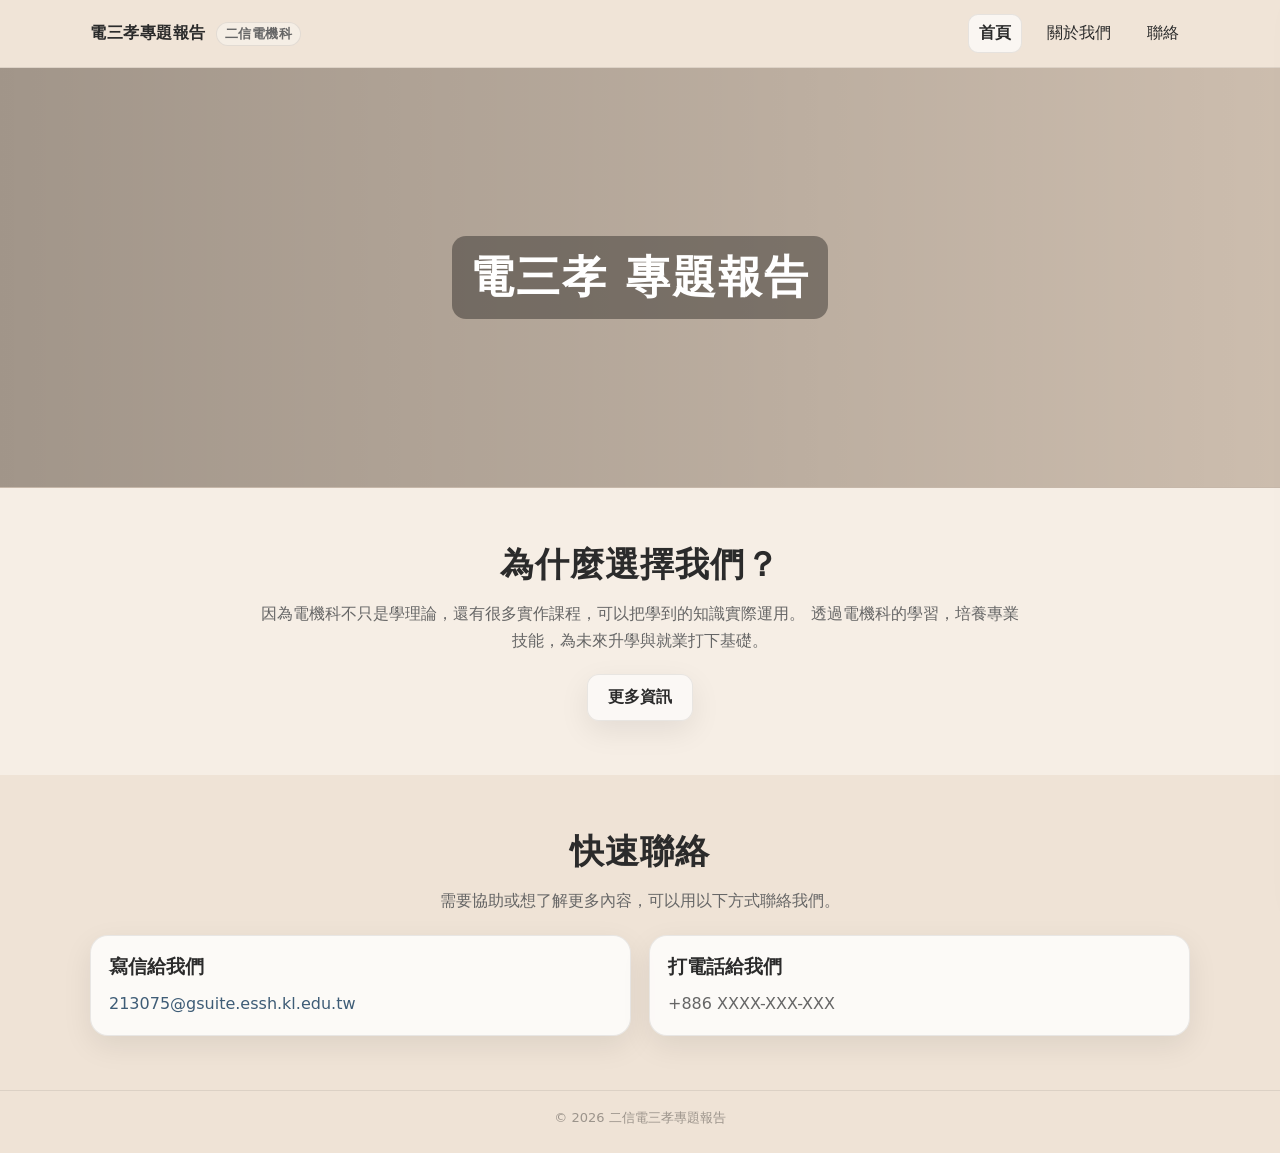
==== index.html @ 85d85d38 "Add files via upload" ====
<!doctype html>
<html lang="zh-Hant">
<head>
  <meta charset="utf-8"/>
  <meta name="viewport" content="width=device-width, initial-scale=1"/>
  <title>電三孝專題報告｜首頁</title>
  <link rel="stylesheet" href="assets/css/style.css"/>
</head>
<body>

<header>
  <div class="container navbar">
    <div class="brand">
      <span>電三孝專題報告</span>
      <small>二信電機科</small>
    </div>

    <nav class="navlinks" data-nav>
      <a href="index.html">首頁</a>
      <a href="about.html">關於我們</a>
      <a href="contact.html">聯絡</a>
    </nav>

    <button class="burger" data-burger>☰ 選單</button>
  </div>
</header>

<div class="drawer-backdrop" data-backdrop></div>
<aside class="drawer" data-drawer>
  <div class="drawer-top">
    <button class="drawer-close" data-close>✕ 選單</button>
  </div>
  <nav data-nav>
    <a href="index.html">首頁</a>
    <a href="about.html">關於我們</a>
    <a href="contact.html">聯絡</a>
  </nav>
</aside>

<!-- 首頁(上半部) -->
<section class="hero">
  <div class="hero-content">
    <div class="hero-title">電三孝 專題報告</div>
  </div>
</section>

<!-- 首頁(下半部) -->
<section class="section">
  <div class="container">
    <h2>為什麼選擇我們？</h2>
    <p class="lead">
      因為電機科不只是學理論，還有很多實作課程，可以把學到的知識實際運用。
      透過電機科的學習，培養專業技能，為未來升學與就業打下基礎。
    </p>
    <div class="center">
      <a class="btn" href="about.html">更多資訊</a>
    </div>
  </div>
</section>

<!-- 快速聯絡 -->
<section class="section alt">
  <div class="container">
    <h2>快速聯絡</h2>
    <p class="lead">需要協助或想了解更多內容，可以用以下方式聯絡我們。</p>

    <div class="grid">
      <div class="card">
        <h3>寫信給我們</h3>
        <p>
          <a href="mailto:213075@gsuite.essh.kl.edu.tw">213075@gsuite.essh.kl.edu.tw</a>
        </p>
      </div>
      <div class="card">
        <h3>打電話給我們</h3>
        <p>+886 XXXX-XXX-XXX</p>
      </div>
    </div>
  </div>
</section>

<footer>© 2026 二信電三孝專題報告</footer>
<script src="assets/js/main.js"></script>
</body>
</html>
---- assets/css/style.css ----
:root{
  --bg: #efe3d6;        /* 米色底 */
  --bg2:#f6eee5;        /* 更淡的米色 */
  --text:#2b2b2b;       /* 深灰字 */
  --muted:#666;
  --accent:#3e5c76;     /* 重點色(偏藍灰) */
  --card:#ffffffcc;
  --shadow: 0 10px 30px rgba(0,0,0,.08);
  --border: rgba(0,0,0,.08);
}

*{ box-sizing:border-box; }
html,body{ margin:0; padding:0; font-family: system-ui, -apple-system, "Noto Sans TC", Arial; color:var(--text); background:var(--bg2); }

a{ color: var(--accent); text-decoration: none; }
a:hover{ text-decoration: underline; }

.container{ width:min(1100px, 92vw); margin:0 auto; }

header{
  position: sticky;
  top:0;
  z-index: 50;
  background: rgba(239,227,214,.92);
  backdrop-filter: blur(10px);
  border-bottom: 1px solid var(--border);
}

.navbar{
  display:flex;
  align-items:center;
  justify-content:space-between;
  gap:16px;
  padding: 14px 0;
}

.brand{
  display:flex;
  align-items:center;
  gap:10px;
  font-weight:800;
  letter-spacing:.5px;
}
.brand small{
  display:inline-block;
  padding:2px 8px;
  border: 1px solid var(--border);
  border-radius: 999px;
  font-weight:600;
  color:var(--muted);
  background: rgba(255,255,255,.35);
}

.navlinks{
  display:flex;
  align-items:center;
  gap:14px;
}

.navlinks a{
  padding:8px 10px;
  border-radius: 10px;
  color: var(--text);
  border: 1px solid transparent;
}
.navlinks a:hover{
  background: rgba(255,255,255,.45);
  border-color: var(--border);
}
.navlinks a.active{
  background: rgba(255,255,255,.65);
  border-color: var(--border);
  font-weight:700;
}

/* 漢堡按鈕 */
.burger{
  display:none;
  border:1px solid var(--border);
  background: rgba(255,255,255,.45);
  border-radius: 10px;
  padding:8px 10px;
  cursor:pointer;
}

/* 手機側邊選單（像你截圖那種） */
.drawer-backdrop{
  position: fixed;
  inset:0;
  background: rgba(0,0,0,.35);
  display:none;
  z-index: 90;
}
.drawer{
  position: fixed;
  top:0; right:-320px;
  width: 300px;
  height: 100vh;
  background: rgba(239,227,214,.98);
  border-left: 1px solid var(--border);
  box-shadow: var(--shadow);
  transition: right .25s ease;
  z-index: 100;
  padding: 14px;
}
.drawer.open{ right:0; }
.drawer-backdrop.show{ display:block; }

.drawer-top{
  display:flex;
  justify-content:flex-end;
}
.drawer-close{
  border:1px solid var(--border);
  background: rgba(255,255,255,.55);
  border-radius: 10px;
  padding: 8px 10px;
  cursor:pointer;
}
.drawer a{
  display:block;
  padding: 12px 10px;
  border-radius: 12px;
  color: var(--text);
  margin-top: 6px;
  border: 1px solid transparent;
}
.drawer a:hover{
  background: rgba(255,255,255,.55);
  border-color: var(--border);
}

/* Hero 橫幅（首頁大圖） */
.hero{
  position: relative;
  height: 420px;
  background: url("../img/hero.jpg") center/cover no-repeat;
  background-color: #d7c7b7; /* 沒圖也不會醜 */
  border-bottom: 1px solid var(--border);
}
.hero::after{
  content:"";
  position:absolute;
  inset:0;
  background: linear-gradient(90deg, rgba(0,0,0,.25), rgba(0,0,0,.05));
}
.hero-content{
  position:absolute;
  inset:0;
  display:flex;
  align-items:center;
  justify-content:center;
  text-align:center;
  padding: 20px;
  z-index: 2;
}
.hero-title{
  display:inline-block;
  padding: 12px 18px;
  border-radius: 14px;
  background: rgba(0,0,0,.35);
  color: #fff;
  font-size: clamp(28px, 4vw, 44px);
  font-weight: 900;
  letter-spacing: 2px;
}

/* 區塊 */
.section{
  padding: 54px 0;
  background: var(--bg2);
}
.section.alt{
  background: var(--bg);
}
.section h2{
  margin:0 0 12px;
  text-align:center;
  font-size: 34px;
  letter-spacing: 1px;
}
.section p.lead{
  margin:0 auto 20px;
  text-align:center;
  color: var(--muted);
  width: min(760px, 92vw);
  line-height: 1.7;
}

.btn{
  display:inline-block;
  padding: 12px 20px;
  border-radius: 12px;
  border: 1px solid var(--border);
  background: rgba(255,255,255,.6);
  color: var(--text);
  box-shadow: var(--shadow);
  font-weight:700;
}
.btn:hover{ background: rgba(255,255,255,.8); }

.center{ text-align:center; }

/* 卡片排版 */
.grid{
  display:grid;
  grid-template-columns: 1fr 1fr;
  gap: 18px;
  margin-top: 18px;
}
.card{
  background: var(--card);
  border: 1px solid var(--border);
  border-radius: 18px;
  padding: 18px;
  box-shadow: var(--shadow);
}
.card h3{ margin:0 0 10px; }
.card p{ margin:0; color: var(--muted); line-height: 1.7; }
.card img{
  width:100%;
  border-radius: 14px;
  border: 1px solid var(--border);
  background:#fff;
}

.split{
  display:grid;
  grid-template-columns: 1.2fr .8fr;
  gap: 22px;
  align-items:center;
  margin-top: 18px;
}

/* Contact */
.contact-wrap{
  display:grid;
  grid-template-columns: 1.2fr .8fr;
  gap: 22px;
  align-items: start;
}
.map{
  width:100%;
  height: 320px;
  border: 1px solid var(--border);
  border-radius: 16px;
  overflow:hidden;
  box-shadow: var(--shadow);
}
.info{
  background: var(--card);
  border: 1px solid var(--border);
  border-radius: 18px;
  padding: 18px;
  box-shadow: var(--shadow);
}
.info .item{ display:flex; gap:10px; margin: 10px 0; color: var(--muted); }
.info strong{ color: var(--text); }

/* Footer 水印 */
footer{
  padding: 18px 0 26px;
  text-align:center;
  color: rgba(0,0,0,.35);
  font-size: 13px;
  background: var(--bg);
  border-top: 1px solid var(--border);
}

/* RWD */
@media (max-width: 860px){
  .navlinks{ display:none; }
  .burger{ display:inline-block; }
  .grid, .split, .contact-wrap{ grid-template-columns: 1fr; }
  .hero{ height: 320px; }
}
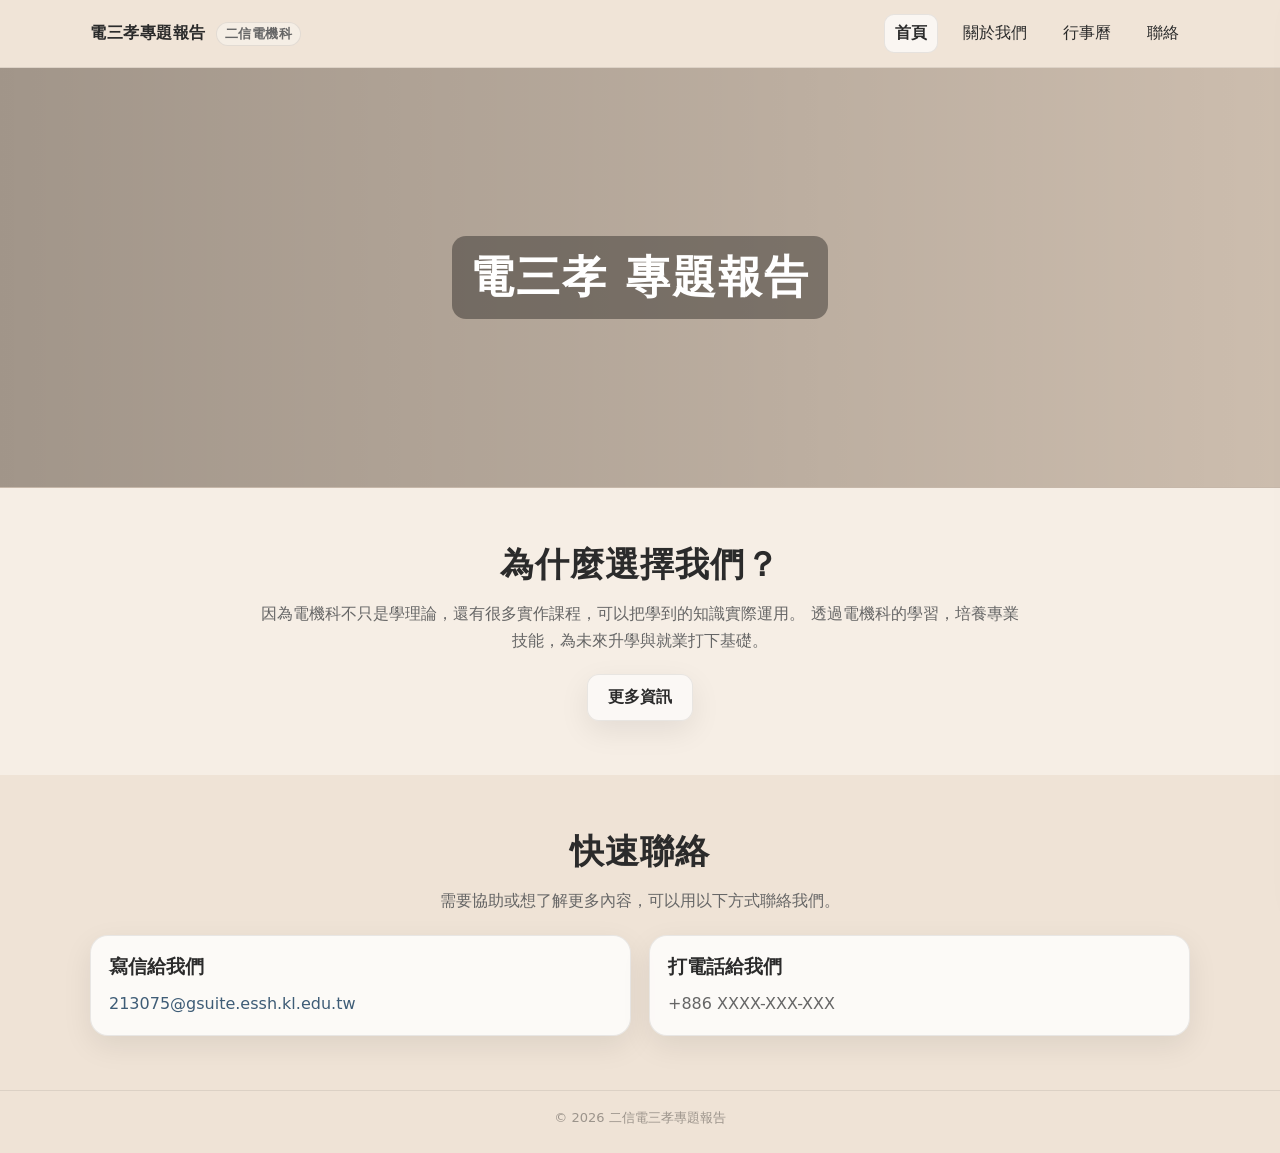
==== commit 301b5c5a: "Add files via upload" ====
--- a/index.html
+++ b/index.html
@@ -4,6 +4,11 @@
   <meta charset="utf-8"/>
   <meta name="viewport" content="width=device-width, initial-scale=1"/>
   <title>電三孝專題報告｜首頁</title>
+  <meta property="og:title" content="電三孝專題報告｜首頁">
+  <meta property="og:description" content="丙級與乙級學科題庫線上測驗系統介紹與聯絡資訊。">
+  <meta property="og:type" content="website">
+  <meta property="og:url" content="https://tim-213075.github.io/2026-1-9-T3B-project-site/">
+  <meta property="og:image" content="https://tim-213075.github.io/2026-1-9-T3B-project-site/assets/img/OG.png">
   <link rel="stylesheet" href="assets/css/style.css"/>
 </head>
 <body>
@@ -18,6 +23,7 @@
     <nav class="navlinks" data-nav>
       <a href="index.html">首頁</a>
       <a href="about.html">關於我們</a>
+      <a href="calendar.html">行事曆</a>
       <a href="contact.html">聯絡</a>
     </nav>
 
@@ -33,18 +39,17 @@
   <nav data-nav>
     <a href="index.html">首頁</a>
     <a href="about.html">關於我們</a>
+    <a href="calendar.html">行事曆</a>
     <a href="contact.html">聯絡</a>
   </nav>
 </aside>
 
-<!-- 首頁(上半部) -->
 <section class="hero">
   <div class="hero-content">
     <div class="hero-title">電三孝 專題報告</div>
   </div>
 </section>
 
-<!-- 首頁(下半部) -->
 <section class="section">
   <div class="container">
     <h2>為什麼選擇我們？</h2>
@@ -58,7 +63,6 @@
   </div>
 </section>
 
-<!-- 快速聯絡 -->
 <section class="section alt">
   <div class="container">
     <h2>快速聯絡</h2>
--- a/assets/css/style.css
+++ b/assets/css/style.css
@@ -1,9 +1,9 @@
 :root{
-  --bg: #efe3d6;        /* 米色底 */
-  --bg2:#f6eee5;        /* 更淡的米色 */
-  --text:#2b2b2b;       /* 深灰字 */
+  --bg: #efe3d6;        
+  --bg2:#f6eee5;        
+  --text:#2b2b2b;       
   --muted:#666;
-  --accent:#3e5c76;     /* 重點色(偏藍灰) */
+  --accent:#3e5c76;     
   --card:#ffffffcc;
   --shadow: 0 10px 30px rgba(0,0,0,.08);
   --border: rgba(0,0,0,.08);
@@ -73,7 +73,6 @@
   font-weight:700;
 }
 
-/* 漢堡按鈕 */
 .burger{
   display:none;
   border:1px solid var(--border);
@@ -83,7 +82,6 @@
   cursor:pointer;
 }
 
-/* 手機側邊選單（像你截圖那種） */
 .drawer-backdrop{
   position: fixed;
   inset:0;
@@ -130,12 +128,11 @@
   border-color: var(--border);
 }
 
-/* Hero 橫幅（首頁大圖） */
 .hero{
   position: relative;
   height: 420px;
-  background: url("../img/hero.jpg") center/cover no-repeat;
-  background-color: #d7c7b7; /* 沒圖也不會醜 */
+  background: center/cover no-repeat;
+  background-color: #d7c7b7;
   border-bottom: 1px solid var(--border);
 }
 .hero::after{
@@ -165,7 +162,6 @@
   letter-spacing: 2px;
 }
 
-/* 區塊 */
 .section{
   padding: 54px 0;
   background: var(--bg2);
@@ -201,7 +197,6 @@
 
 .center{ text-align:center; }
 
-/* 卡片排版 */
 .grid{
   display:grid;
   grid-template-columns: 1fr 1fr;
@@ -232,7 +227,6 @@
   margin-top: 18px;
 }
 
-/* Contact */
 .contact-wrap{
   display:grid;
   grid-template-columns: 1.2fr .8fr;
@@ -257,7 +251,6 @@
 .info .item{ display:flex; gap:10px; margin: 10px 0; color: var(--muted); }
 .info strong{ color: var(--text); }
 
-/* Footer 水印 */
 footer{
   padding: 18px 0 26px;
   text-align:center;
@@ -267,10 +260,33 @@
   border-top: 1px solid var(--border);
 }
 
-/* RWD */
 @media (max-width: 860px){
   .navlinks{ display:none; }
   .burger{ display:inline-block; }
   .grid, .split, .contact-wrap{ grid-template-columns: 1fr; }
   .hero{ height: 320px; }
 }
+
+.page-calendar .pdf-full{
+  width: 100%;
+  height: calc(100vh - 260px);
+  min-height: 720px;          
+  border: 1px solid var(--border);
+  border-radius: 18px;
+  overflow: hidden;
+  background: #fff;
+  box-shadow: var(--shadow);
+}
+
+.page-calendar .pdf-frame{
+  width: 100%;
+  height: 100%;
+  border: 0;
+  display: block;
+}
+
+.page-calendar .pdf-fallback{
+  margin-top: 12px;
+  color: var(--muted);
+  font-size: 14px;
+}
